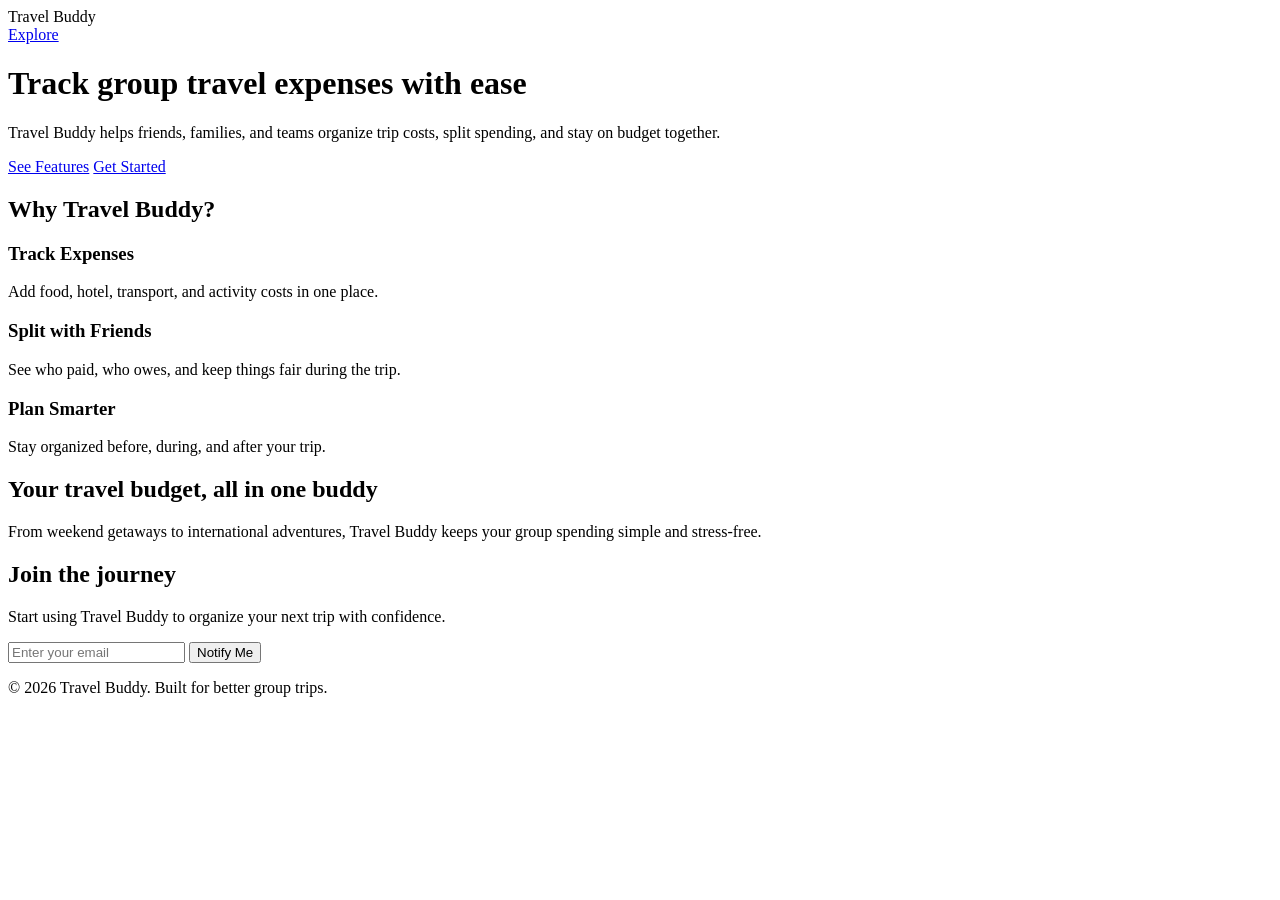
==== index.html @ d603df5f "Create index.html for Travel Buddy application This HTML file serves as the main structure for the T" ====
<!DOCTYPE html>
<html lang="en">
<head>
  <meta charset="UTF-8" />
  <meta name="viewport" content="width=device-width, initial-scale=1.0" />
  <title>Travel Buddy</title>
  <link rel="stylesheet" href="style.css" />
</head>
<body>
  <header class="hero">
    <nav class="nav">
      <div class="logo">Travel Buddy</div>
      <a href="#features" class="btn small">Explore</a>
    </nav>

    <div class="hero-content">
      <h1>Track group travel expenses with ease</h1>
      <p>
        Travel Buddy helps friends, families, and teams organize trip costs,
        split spending, and stay on budget together.
      </p>
      <div class="hero-buttons">
        <a href="#features" class="btn">See Features</a>
        <a href="#download" class="btn btn-outline">Get Started</a>
      </div>
    </div>
  </header>

  <section class="section" id="features">
    <h2>Why Travel Buddy?</h2>
    <div class="cards">
      <div class="card">
        <h3>Track Expenses</h3>
        <p>Add food, hotel, transport, and activity costs in one place.</p>
      </div>
      <div class="card">
        <h3>Split with Friends</h3>
        <p>See who paid, who owes, and keep things fair during the trip.</p>
      </div>
      <div class="card">
        <h3>Plan Smarter</h3>
        <p>Stay organized before, during, and after your trip.</p>
      </div>
    </div>
  </section>

  <section class="section highlight">
    <div class="highlight-box">
      <h2>Your travel budget, all in one buddy</h2>
      <p>
        From weekend getaways to international adventures, Travel Buddy keeps
        your group spending simple and stress-free.
      </p>
    </div>
  </section>

  <section class="section" id="download">
    <h2>Join the journey</h2>
    <p class="center-text">
      Start using Travel Buddy to organize your next trip with confidence.
    </p>

    <form class="signup-form" id="signupForm">
      <input type="email" id="email" placeholder="Enter your email" required />
      <button type="submit" class="btn">Notify Me</button>
    </form>

    <p id="message" class="message"></p>
  </section>

  <footer class="footer">
    <p>© 2026 Travel Buddy. Built for better group trips.</p>
  </footer>

  <script src="script.js"></script>
</body>
</html>
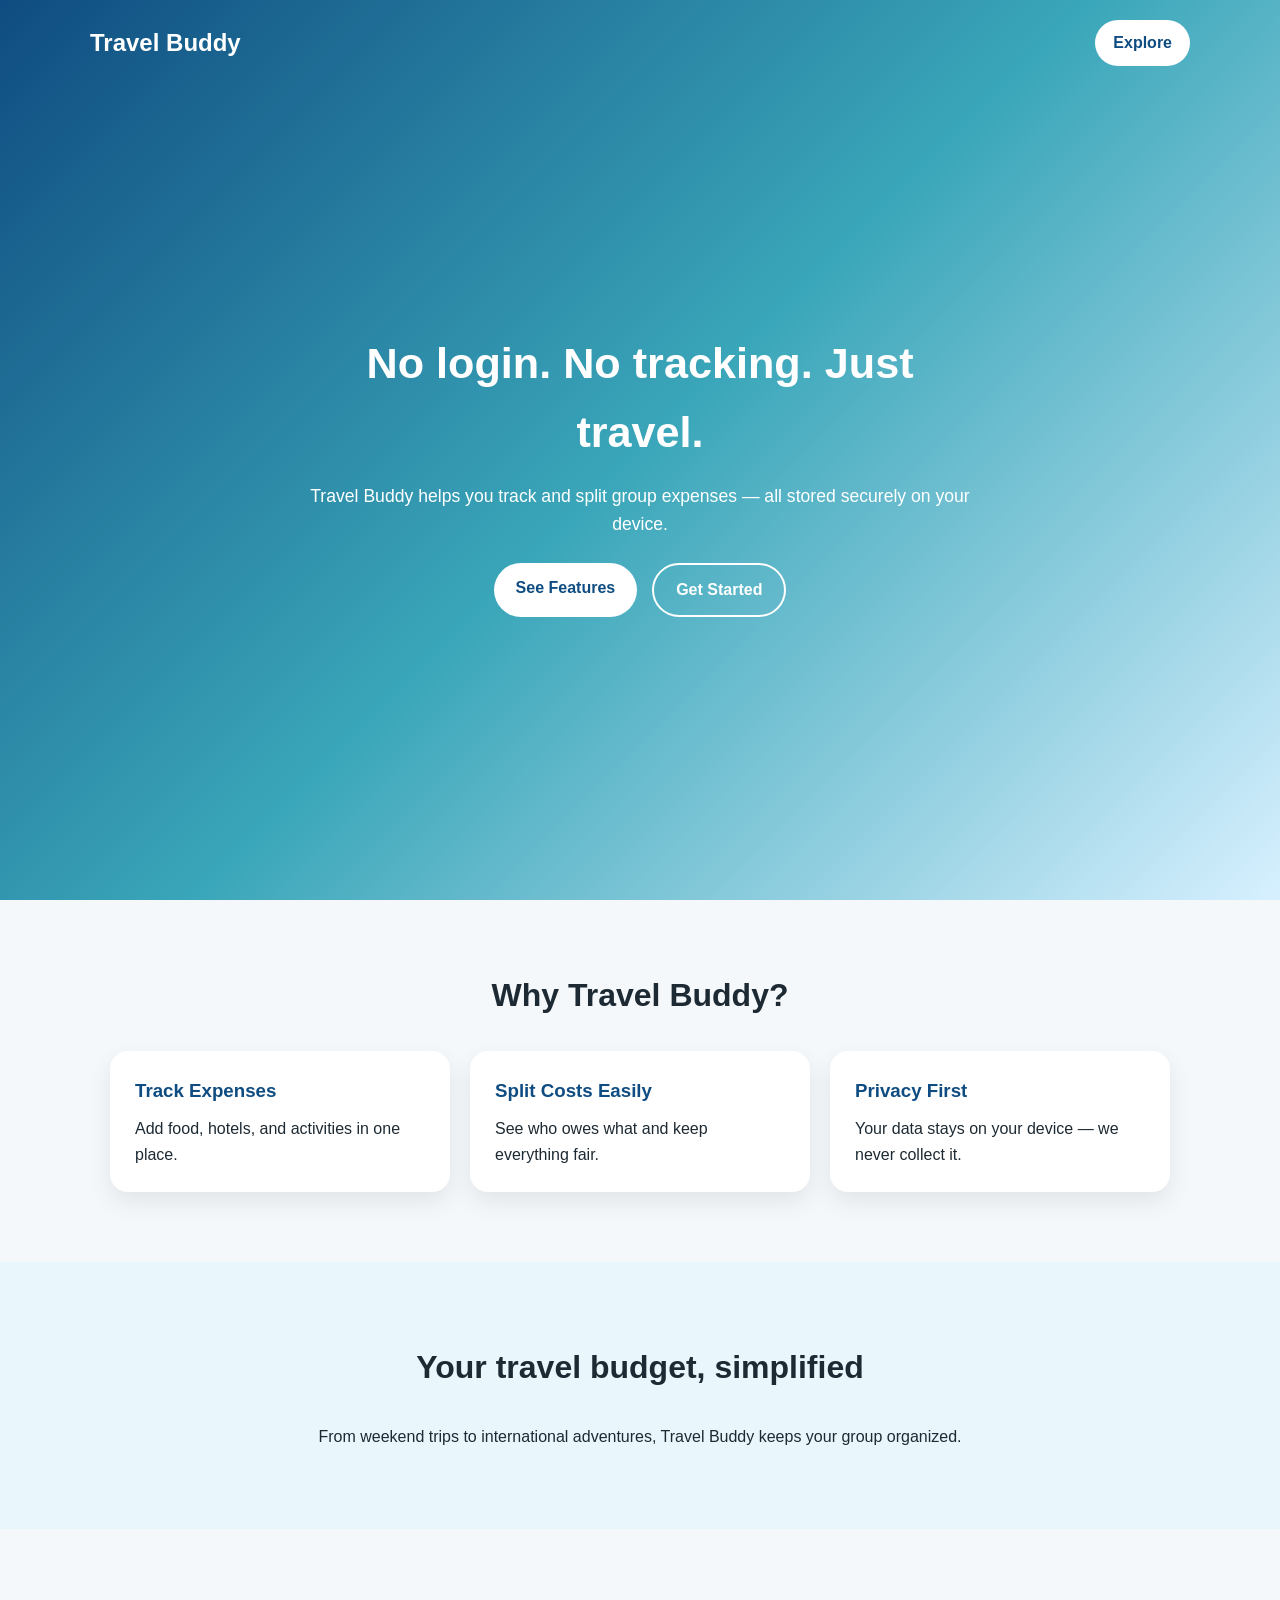
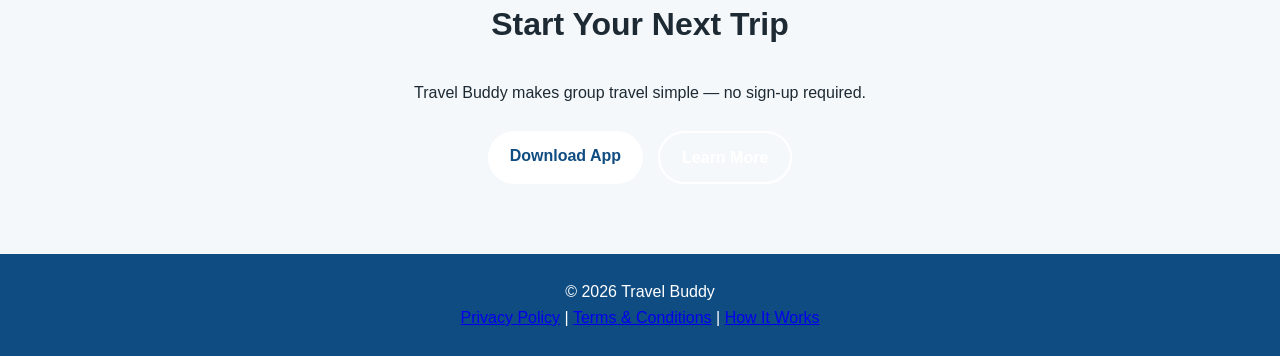
==== commit 0fc46983: "Revise hero section and feature descriptions Updated text content for clarity and engagement on the " ====
--- a/index.html
+++ b/index.html
@@ -7,6 +7,7 @@
   <link rel="stylesheet" href="style.css" />
 </head>
 <body>
+
   <header class="hero">
     <nav class="nav">
       <div class="logo">Travel Buddy</div>
@@ -14,11 +15,11 @@
     </nav>
 
     <div class="hero-content">
-      <h1>Track group travel expenses with ease</h1>
+      <h1>No login. No tracking. Just travel.</h1>
       <p>
-        Travel Buddy helps friends, families, and teams organize trip costs,
-        split spending, and stay on budget together.
+        Travel Buddy helps you track and split group expenses — all stored securely on your device.
       </p>
+
       <div class="hero-buttons">
         <a href="#features" class="btn">See Features</a>
         <a href="#download" class="btn btn-outline">Get Started</a>
@@ -28,50 +29,55 @@
 
   <section class="section" id="features">
     <h2>Why Travel Buddy?</h2>
+
     <div class="cards">
       <div class="card">
         <h3>Track Expenses</h3>
-        <p>Add food, hotel, transport, and activity costs in one place.</p>
+        <p>Add food, hotels, and activities in one place.</p>
       </div>
+
       <div class="card">
-        <h3>Split with Friends</h3>
-        <p>See who paid, who owes, and keep things fair during the trip.</p>
+        <h3>Split Costs Easily</h3>
+        <p>See who owes what and keep everything fair.</p>
       </div>
+
       <div class="card">
-        <h3>Plan Smarter</h3>
-        <p>Stay organized before, during, and after your trip.</p>
+        <h3>Privacy First</h3>
+        <p>Your data stays on your device — we never collect it.</p>
       </div>
     </div>
   </section>
 
   <section class="section highlight">
     <div class="highlight-box">
-      <h2>Your travel budget, all in one buddy</h2>
+      <h2>Your travel budget, simplified</h2>
       <p>
-        From weekend getaways to international adventures, Travel Buddy keeps
-        your group spending simple and stress-free.
+        From weekend trips to international adventures, Travel Buddy keeps your group organized.
       </p>
     </div>
   </section>
 
   <section class="section" id="download">
-    <h2>Join the journey</h2>
+    <h2>Start Your Next Trip</h2>
     <p class="center-text">
-      Start using Travel Buddy to organize your next trip with confidence.
+      Travel Buddy makes group travel simple — no sign-up required.
     </p>
 
-    <form class="signup-form" id="signupForm">
-      <input type="email" id="email" placeholder="Enter your email" required />
-      <button type="submit" class="btn">Notify Me</button>
-    </form>
-
-    <p id="message" class="message"></p>
+    <div class="hero-buttons">
+      <a href="#" class="btn">Download App</a>
+      <a href="usage.html" class="btn btn-outline">Learn More</a>
+    </div>
   </section>
 
   <footer class="footer">
-    <p>© 2026 Travel Buddy. Built for better group trips.</p>
+    <p>© 2026 Travel Buddy</p>
+
+    <div>
+      <a href="privacy.html">Privacy Policy</a> |
+      <a href="terms.html">Terms & Conditions</a> |
+      <a href="usage.html">How It Works</a>
+    </div>
   </footer>
 
-  <script src="script.js"></script>
 </body>
 </html>
--- a/style.css
+++ b/style.css
@@ -0,0 +1,173 @@
+* {
+  box-sizing: border-box;
+  margin: 0;
+  padding: 0;
+}
+
+body {
+  font-family: Arial, sans-serif;
+  line-height: 1.6;
+  background: #f4f8fb;
+  color: #1d2a33;
+}
+
+.hero {
+  min-height: 100vh;
+  background: linear-gradient(135deg, #0f4c81, #3aa6b9, #d7f0ff);
+  color: white;
+  padding: 20px;
+  display: flex;
+  flex-direction: column;
+}
+
+.nav {
+  display: flex;
+  justify-content: space-between;
+  align-items: center;
+  max-width: 1100px;
+  width: 100%;
+  margin: 0 auto;
+}
+
+.logo {
+  font-size: 1.5rem;
+  font-weight: bold;
+}
+
+.hero-content {
+  max-width: 700px;
+  margin: auto;
+  text-align: center;
+  padding: 40px 20px;
+}
+
+.hero-content h1 {
+  font-size: 2.7rem;
+  margin-bottom: 15px;
+}
+
+.hero-content p {
+  font-size: 1.1rem;
+  margin-bottom: 25px;
+}
+
+.hero-buttons {
+  display: flex;
+  gap: 15px;
+  justify-content: center;
+  flex-wrap: wrap;
+}
+
+.btn {
+  display: inline-block;
+  background: white;
+  color: #0f4c81;
+  padding: 12px 22px;
+  border-radius: 999px;
+  text-decoration: none;
+  font-weight: bold;
+  border: none;
+  cursor: pointer;
+  transition: transform 0.2s ease, opacity 0.2s ease;
+}
+
+.btn:hover {
+  transform: translateY(-2px);
+  opacity: 0.95;
+}
+
+.btn-outline {
+  background: transparent;
+  border: 2px solid white;
+  color: white;
+}
+
+.small {
+  padding: 10px 18px;
+}
+
+.section {
+  padding: 70px 20px;
+  max-width: 1100px;
+  margin: 0 auto;
+}
+
+.section h2 {
+  text-align: center;
+  margin-bottom: 30px;
+  font-size: 2rem;
+}
+
+.cards {
+  display: grid;
+  grid-template-columns: repeat(auto-fit, minmax(220px, 1fr));
+  gap: 20px;
+}
+
+.card {
+  background: white;
+  padding: 25px;
+  border-radius: 18px;
+  box-shadow: 0 10px 25px rgba(0, 0, 0, 0.08);
+}
+
+.card h3 {
+  margin-bottom: 10px;
+  color: #0f4c81;
+}
+
+.highlight {
+  max-width: 100%;
+  background: #e9f7fc;
+}
+
+.highlight-box {
+  max-width: 850px;
+  margin: 0 auto;
+  text-align: center;
+  padding: 10px 20px;
+}
+
+.center-text {
+  text-align: center;
+  margin-bottom: 25px;
+}
+
+.signup-form {
+  display: flex;
+  gap: 12px;
+  justify-content: center;
+  flex-wrap: wrap;
+}
+
+.signup-form input {
+  padding: 12px 15px;
+  border-radius: 999px;
+  border: 1px solid #c9d7e1;
+  min-width: 260px;
+  font-size: 1rem;
+}
+
+.message {
+  text-align: center;
+  margin-top: 18px;
+  font-weight: bold;
+  color: #0f4c81;
+}
+
+.footer {
+  text-align: center;
+  padding: 25px 20px;
+  background: #0f4c81;
+  color: white;
+}
+
+@media (max-width: 768px) {
+  .hero-content h1 {
+    font-size: 2rem;
+  }
+
+  .hero-content p {
+    font-size: 1rem;
+  }
+}
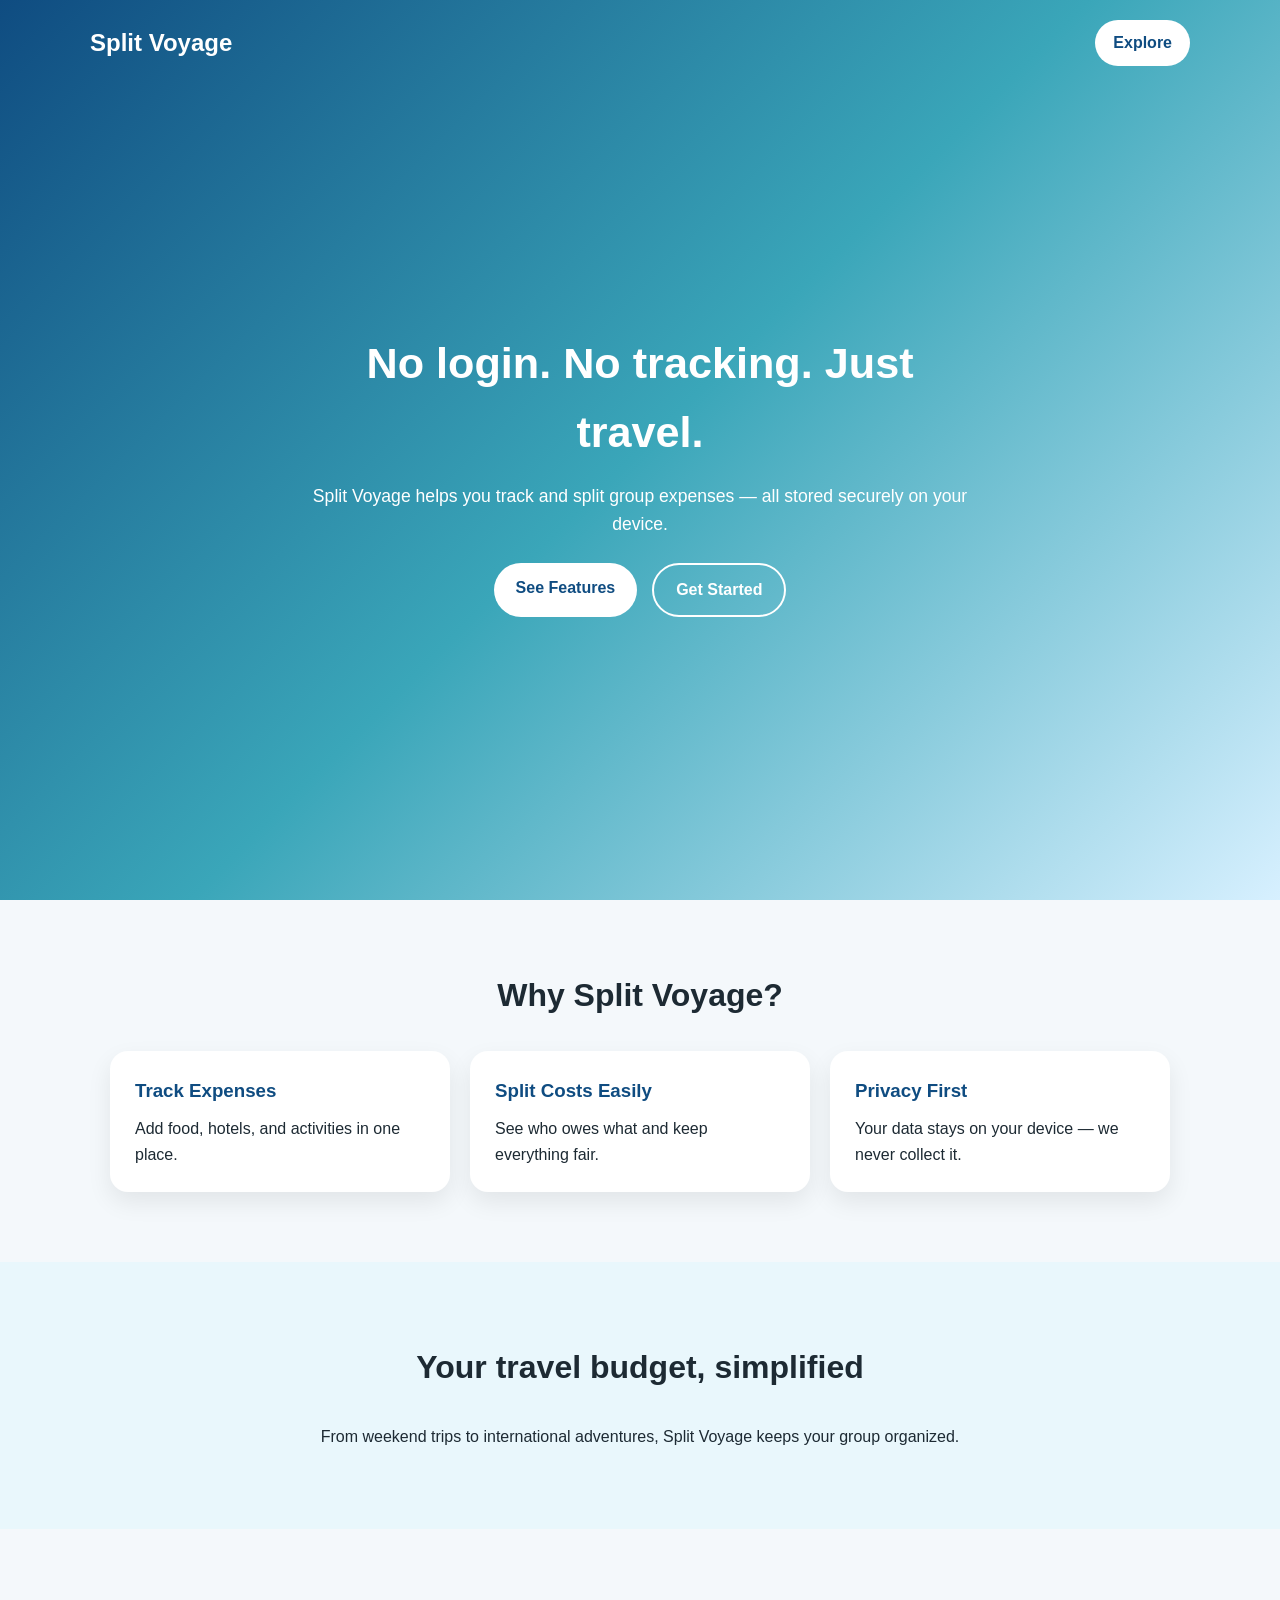
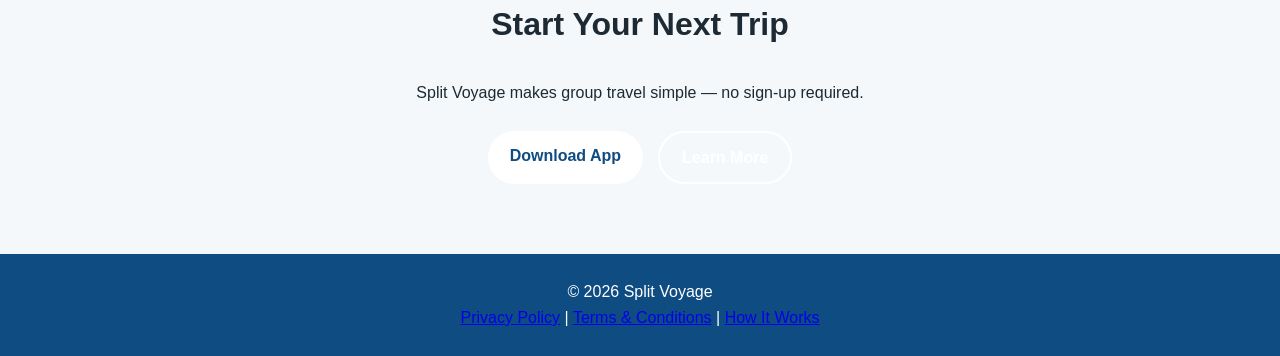
==== commit 8618ede0: "Rename Travel Buddy to Split Voyage in index.html" ====
--- a/index.html
+++ b/index.html
@@ -3,21 +3,21 @@
 <head>
   <meta charset="UTF-8" />
   <meta name="viewport" content="width=device-width, initial-scale=1.0" />
-  <title>Travel Buddy</title>
+  <title>Split Voyage</title>
   <link rel="stylesheet" href="style.css" />
 </head>
 <body>
 
   <header class="hero">
     <nav class="nav">
-      <div class="logo">Travel Buddy</div>
+      <div class="logo">Split Voyage</div>
       <a href="#features" class="btn small">Explore</a>
     </nav>
 
     <div class="hero-content">
       <h1>No login. No tracking. Just travel.</h1>
       <p>
-        Travel Buddy helps you track and split group expenses — all stored securely on your device.
+        Split Voyage helps you track and split group expenses — all stored securely on your device.
       </p>
 
       <div class="hero-buttons">
@@ -28,7 +28,7 @@
   </header>
 
   <section class="section" id="features">
-    <h2>Why Travel Buddy?</h2>
+    <h2>Why Split Voyage?</h2>
 
     <div class="cards">
       <div class="card">
@@ -52,7 +52,7 @@
     <div class="highlight-box">
       <h2>Your travel budget, simplified</h2>
       <p>
-        From weekend trips to international adventures, Travel Buddy keeps your group organized.
+        From weekend trips to international adventures, Split Voyage keeps your group organized.
       </p>
     </div>
   </section>
@@ -60,7 +60,7 @@
   <section class="section" id="download">
     <h2>Start Your Next Trip</h2>
     <p class="center-text">
-      Travel Buddy makes group travel simple — no sign-up required.
+      Split Voyage makes group travel simple — no sign-up required.
     </p>
 
     <div class="hero-buttons">
@@ -70,7 +70,7 @@
   </section>
 
   <footer class="footer">
-    <p>© 2026 Travel Buddy</p>
+    <p>© 2026 Split Voyage</p>
 
     <div>
       <a href="privacy.html">Privacy Policy</a> |
